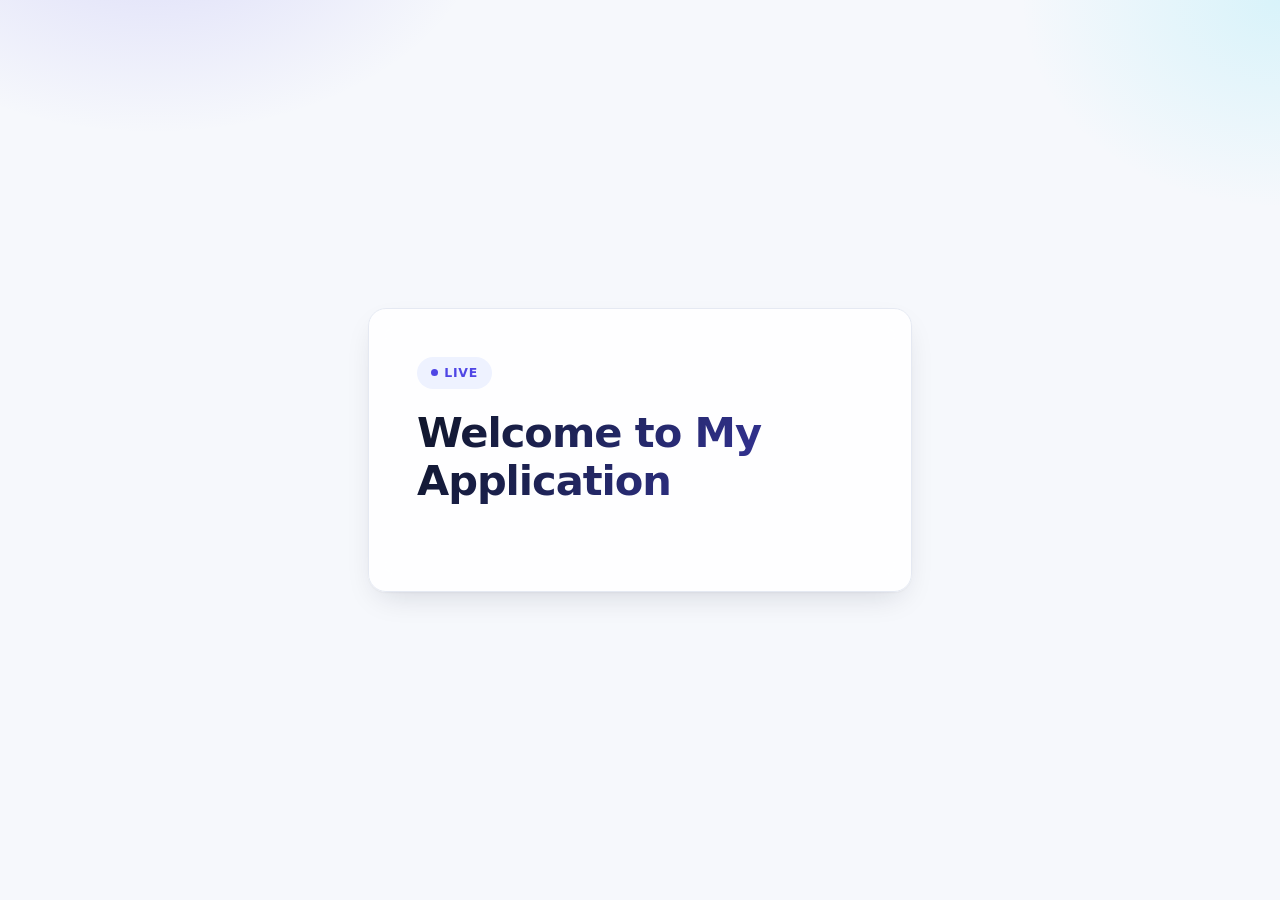
==== frontend/index.html @ 5b2bfca2 "Add frontend application files including Docker configuration, HTML, CSS, and JavaScript" ====
<!doctype html>
<html lang="en">
    <head>
        <meta charset="utf-8">
        <meta name="viewport" content="width=device-width, initial-scale=1">
        <title>My Application</title>
        <link rel="stylesheet" href="style.css">
        <script src="app.js"></script>
    </head>
    <body>
        <main class="card">
            <p class="badge">Live</p>
            <h1>Welcome to My Application</h1>
            <p id="greeting"></p>
        </main>
        <script>
            const greetingElement = document.getElementById('greeting');
            const userName = prompt('Please enter your name:');
            if (userName) {
                greetingElement.textContent = greetUser(userName);
            }
        </script>
    </body>
</html>
---- frontend/style.css ----
:root {
    --bg: #f6f8fc;
    --surface: #ffffff;
    --text: #10162b;
    --muted: #5b6580;
    --border: #e5e9f2;
    --accent: #4f46e5;
    --accent-soft: #eef2ff;
    --radius: 18px;
    --shadow: 0 1px 2px rgba(16, 22, 43, .04),
              0 12px 32px -12px rgba(16, 22, 43, .18);
}

@media (prefers-color-scheme: dark) {
    :root {
        --bg: #0b0f1a;
        --surface: #141a29;
        --text: #eef1f8;
        --muted: #98a2b8;
        --border: #232b3d;
        --accent: #8b8cf9;
        --accent-soft: #1c2137;
        --shadow: 0 1px 2px rgba(0, 0, 0, .3),
                  0 16px 40px -16px rgba(0, 0, 0, .7);
    }
}

*,
*::before,
*::after {
    box-sizing: border-box;
}

html {
    -webkit-text-size-adjust: 100%;
}

body {
    margin: 0;
    min-height: 100vh;
    padding: 24px;
    display: grid;
    place-items: center;
    font-family: "Inter", ui-sans-serif, system-ui, -apple-system,
        "Segoe UI", Roboto, "Helvetica Neue", Arial, sans-serif;
    font-size: 16px;
    line-height: 1.6;
    color: var(--text);
    background: var(--bg);
    background-image:
        radial-gradient(60ch 40ch at 12% -10%, color-mix(in srgb, var(--accent) 16%, transparent), transparent 70%),
        radial-gradient(50ch 40ch at 100% 0%, color-mix(in srgb, #22d3ee 14%, transparent), transparent 65%);
    background-attachment: fixed;
    -webkit-font-smoothing: antialiased;
}

.card {
    width: min(100%, 34rem);
    padding: clamp(28px, 6vw, 48px);
    background: color-mix(in srgb, var(--surface) 86%, transparent);
    border: 1px solid var(--border);
    border-radius: var(--radius);
    box-shadow: var(--shadow);
    backdrop-filter: blur(14px);
    animation: rise .5s cubic-bezier(.21, .8, .3, 1) both;
}

.badge {
    display: inline-flex;
    align-items: center;
    gap: .5em;
    margin: 0 0 20px;
    padding: 6px 14px;
    border-radius: 999px;
    background: var(--accent-soft);
    color: var(--accent);
    font-size: .78rem;
    font-weight: 600;
    letter-spacing: .06em;
    text-transform: uppercase;
}

.badge::before {
    content: "";
    width: 7px;
    height: 7px;
    border-radius: 50%;
    background: currentColor;
    box-shadow: 0 0 0 0 currentColor;
    animation: pulse 2.4s ease-out infinite;
}

h1 {
    margin: 0 0 12px;
    font-size: clamp(1.9rem, 5vw, 2.6rem);
    line-height: 1.15;
    letter-spacing: -.025em;
    font-weight: 700;
    background: linear-gradient(120deg, var(--text), color-mix(in srgb, var(--accent) 75%, var(--text)));
    -webkit-background-clip: text;
    background-clip: text;
    color: transparent;
}

#greeting {
    margin: 0;
    min-height: 1.6em;
    font-size: 1.05rem;
    color: var(--muted);
}

#greeting:not(:empty) {
    margin-top: 20px;
    padding: 16px 20px;
    border-left: 3px solid var(--accent);
    border-radius: 0 12px 12px 0;
    background: var(--accent-soft);
    color: var(--text);
    animation: rise .4s ease both;
}

@keyframes rise {
    from {
        opacity: 0;
        transform: translateY(12px);
    }
}

@keyframes pulse {
    70% {
        box-shadow: 0 0 0 6px transparent;
    }
    100% {
        box-shadow: 0 0 0 0 transparent;
    }
}

@media (prefers-reduced-motion: reduce) {
    *,
    *::before,
    *::after {
        animation: none !important;
        transition: none !important;
    }
}
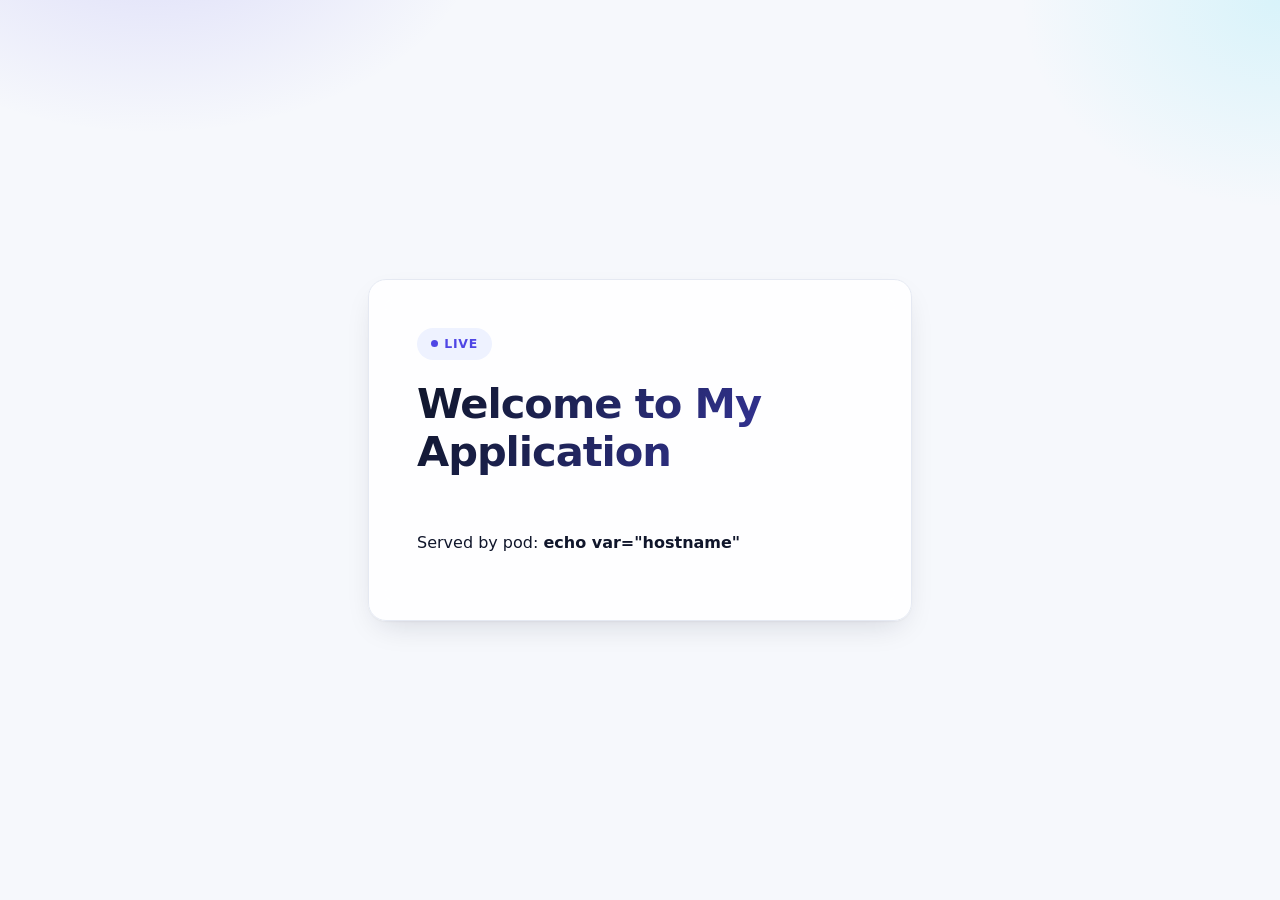
==== commit c67ac116: "feat(frontend): expose serving pod identity" ====
--- a/frontend/index.html
+++ b/frontend/index.html
@@ -12,6 +12,7 @@
             <p class="badge">Live</p>
             <h1>Welcome to My Application</h1>
             <p id="greeting"></p>
+            <p>Served by pod: <strong>echo var="hostname"</strong></p>
         </main>
         <script>
             const greetingElement = document.getElementById('greeting');
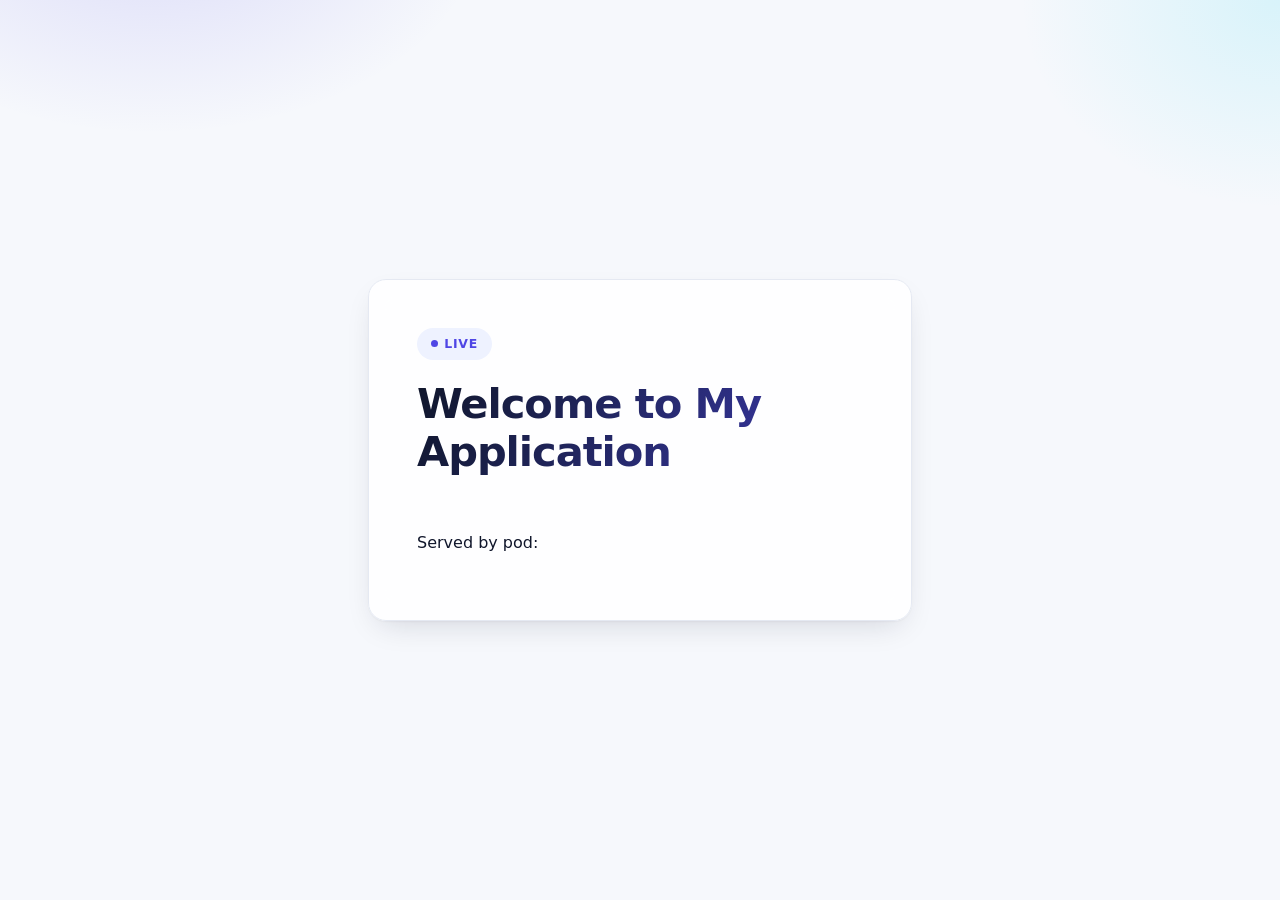
==== commit 8cdf59bf: "fix: update greeting message and correct pod hostname echo syntax in HTML" ====
--- a/frontend/index.html
+++ b/frontend/index.html
@@ -12,7 +12,7 @@
             <p class="badge">Live</p>
             <h1>Welcome to My Application</h1>
             <p id="greeting"></p>
-            <p>Served by pod: <strong>echo var="hostname"</strong></p>
+            <p>Served by pod: <strong><!--# echo var="hostname" --></strong></p>
         </main>
         <script>
             const greetingElement = document.getElementById('greeting');
